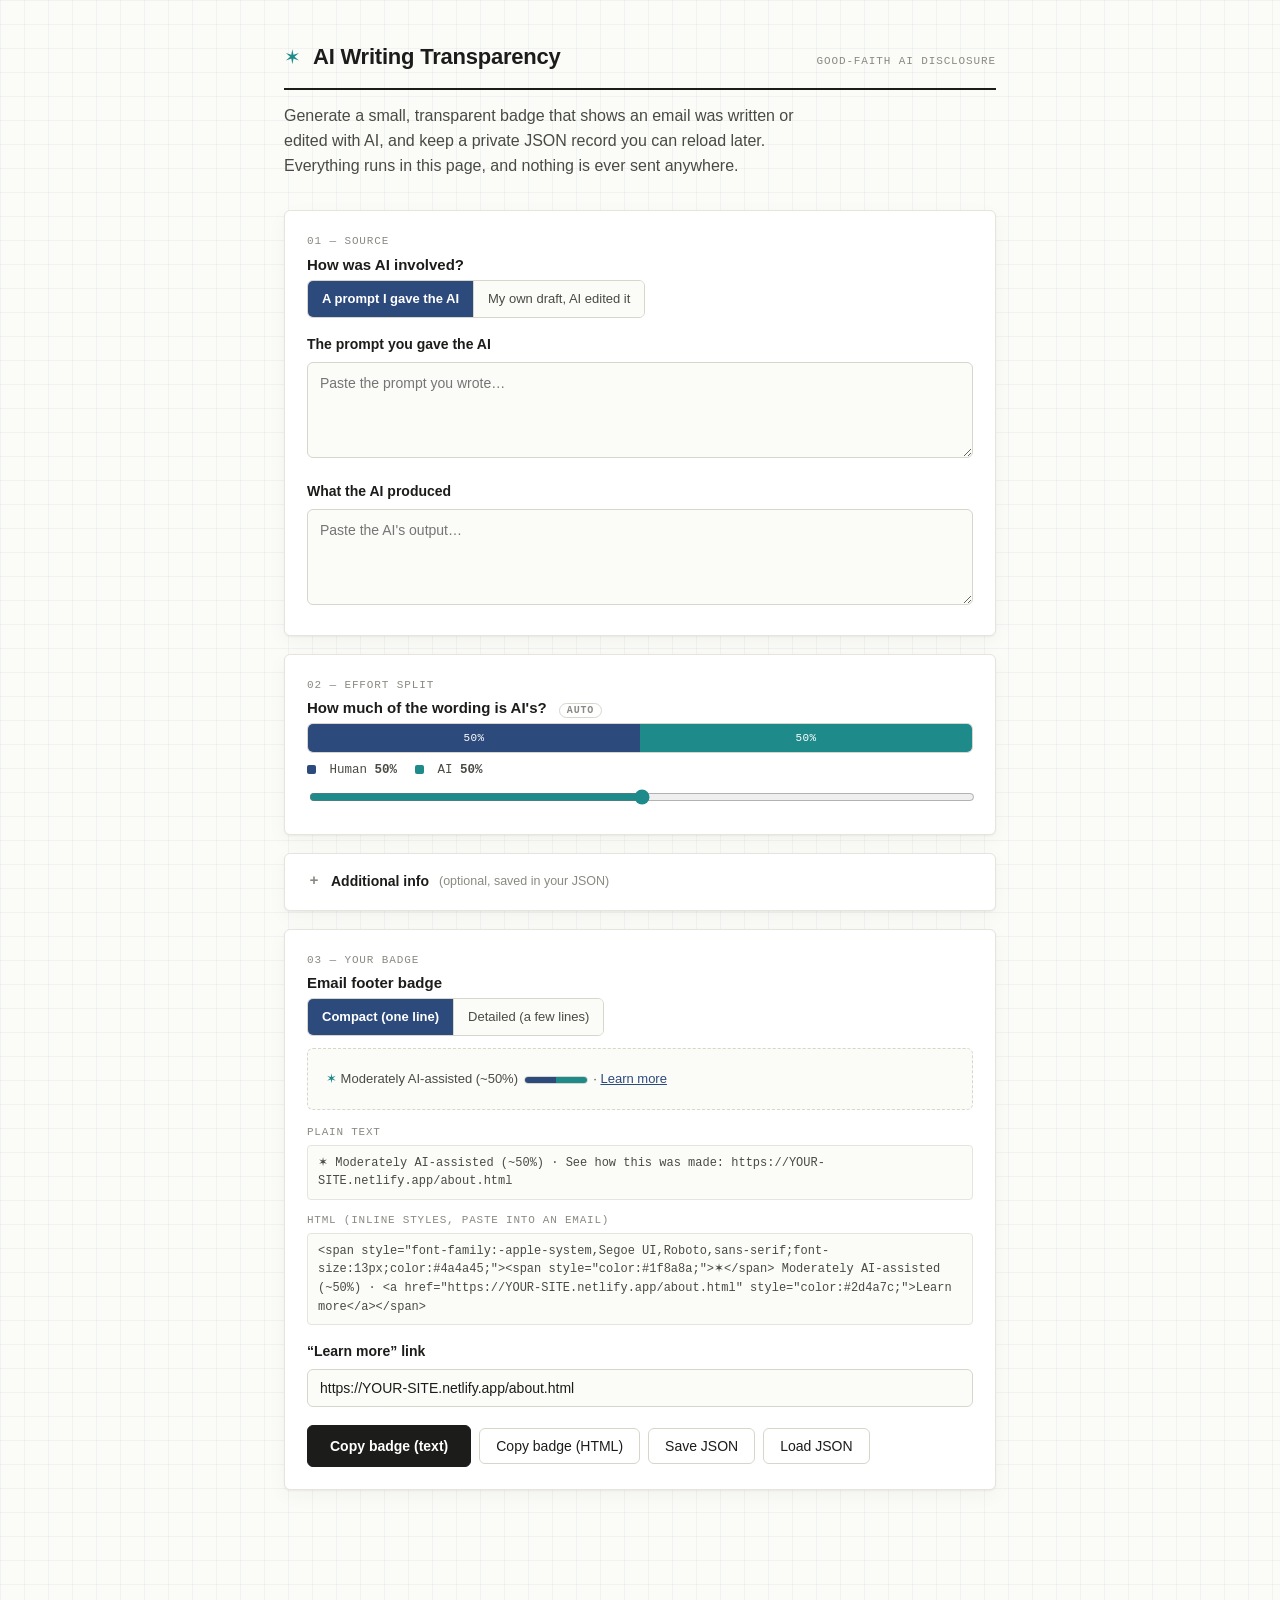
==== index.html @ ec0f4bdc "Initial Claud Base Code created by claud" ====
<!doctype html>
<html lang="en">
<head>
  <meta charset="utf-8">
  <meta name="viewport" content="width=device-width, initial-scale=1">
  <meta name="referrer" content="no-referrer">
  <title>AI Writing Transparency — AI-assistance badge for email footers</title>
  <link rel="stylesheet" href="styles.css">
</head>
<body>
  <main class="wrap">
    <header class="masthead">
      <span class="mark">✶</span>
      <h1>AI Writing Transparency</h1>
      <span class="tag">good-faith AI disclosure</span>
    </header>
    <p class="lede">
      Generate a small, transparent badge that shows an email was written or edited with AI,
      and keep a private JSON record you can reload later. Everything runs in this page, and
      nothing is ever sent anywhere.
    </p>

    <!-- 1–4: the source ------------------------------------------------ -->
    <section class="card">
      <div class="step-num">01 — Source</div>
      <h2 class="section-title">How was AI involved?</h2>

      <div class="seg" id="kind-toggle" role="radiogroup" aria-label="Source kind">
        <label><input type="radio" name="kind" value="prompt" checked><span>A prompt I gave the AI</span></label>
        <label><input type="radio" name="kind" value="edit"><span>My own draft, AI edited it</span></label>
      </div>

      <div style="margin-top:16px">
        <label class="field-label" id="original-label" for="f-original">The prompt you gave the AI</label>
        <textarea id="f-original" placeholder="Paste the prompt you wrote…"></textarea>
      </div>

      <div style="margin-top:16px">
        <label class="field-label" for="f-result">What the AI produced</label>
        <textarea id="f-result" placeholder="Paste the AI's output…"></textarea>
      </div>
    </section>

    <!-- 5–6: effort + note --------------------------------------------- -->
    <section class="card">
      <div class="step-num">02 — Effort split</div>
      <h2 class="section-title">How much of the wording is AI's?
        <span class="auto-badge" id="auto-badge">auto</span>
      </h2>

      <div class="meter-bar">
        <div class="seg-fill human" id="meter-human"></div>
        <div class="seg-fill ai" id="meter-ai"></div>
      </div>
      <div class="meter-legend">
        <span><span class="dot human"></span> Human <b id="legend-human">0%</b></span>
        <span><span class="dot ai"></span> AI <b id="legend-ai">0%</b></span>
      </div>
      <input type="range" id="f-ai" min="0" max="100" value="50" aria-label="AI effort percent">
    </section>

    <!-- collapsible extras -------------------------------------------- -->
    <details class="collapse">
      <summary>Additional info <span class="sum-hint">(optional, saved in your JSON)</span></summary>
      <div class="collapse-body">
        <div>
          <label class="field-label" for="f-ailink">AI conversation link</label>
          <input type="text" id="f-ailink" placeholder="e.g. a ChatGPT share URL">
          <p class="hint">Kept in your private JSON record only. It is never placed in the email badge.</p>
        </div>
        <div style="margin-top:14px">
          <label class="field-label" for="f-note">Short note</label>
          <textarea id="f-note" placeholder="e.g. Facts and decisions are mine; AI tightened the wording."></textarea>
        </div>
      </div>
    </details>

    <!-- output --------------------------------------------------------- -->
    <section class="card">
      <div class="step-num">03 — Your badge</div>
      <h2 class="section-title">Email footer badge</h2>

      <div class="seg" id="mode-toggle" role="radiogroup" aria-label="Badge style" style="margin-bottom:6px">
        <label><input type="radio" name="badgemode" value="compact" checked><span>Compact (one line)</span></label>
        <label><input type="radio" name="badgemode" value="detailed"><span>Detailed (a few lines)</span></label>
      </div>

      <div id="ctx-field" hidden style="margin:14px 0">
        <label class="field-label" for="f-context">What the AI did <span class="hint" style="display:inline">(shown in the detailed badge)</span></label>
        <input type="text" id="f-context" placeholder="AI checked spelling, grammar, and wording.">
        <div class="chips" id="ctx-chips"></div>
        <button type="button" class="small" id="ctx-add" style="margin-top:8px">+ Save current text as an option</button>

        <label class="checkrow" style="margin-top:14px">
          <input type="checkbox" id="f-stats">
          <span>Include a word-count comparison <span class="hint" style="display:inline">(adds line 3: original vs. result word count and vocabulary variety)</span></span>
        </label>
      </div>

      <div class="badge-stage" id="badge-stage" aria-label="Badge preview"></div>

      <div class="copy-block">
        <div class="blk-label">Plain text</div>
        <code class="copy-pre" id="copy-text"></code>
      </div>
      <div class="copy-block">
        <div class="blk-label">HTML (inline styles, paste into an email)</div>
        <code class="copy-pre" id="copy-html"></code>
      </div>

      <div class="base-edit">
        <div class="base-head">
          <label class="field-label" for="f-base">“Learn more” link</label>
          <button type="button" class="linklike" id="base-reset" hidden>Reset to original</button>
        </div>
        <input type="text" id="f-base" placeholder="https://your-site.netlify.app/about.html">
      </div>

      <div class="btn-row" style="margin-top:18px">
        <button type="button" class="primary" id="copy-text-btn">Copy badge (text)</button>
        <button type="button" id="copy-html-btn">Copy badge (HTML)</button>
        <button type="button" id="save-btn">Save JSON</button>
        <button type="button" id="load-btn">Load JSON</button>
        <input type="file" id="load-input" accept=".json,application/json" hidden>
      </div>
    </section>

  </main>

  <div class="toast" id="toast" role="status" aria-live="polite"></div>
  <script src="app.js"></script>
</body>
</html>
---- styles.css ----
/* Aside — "Engineer's Notebook" design system
   graph-paper feel, restrained palette, monospace accents, generous whitespace.
   Shared by index.html (composer) and about.html (explainer). */

:root {
  --paper: #fbfbf8;
  --paper-raised: #ffffff;
  --ink: #1c1c1a;
  --ink-soft: #4a4a45;
  --muted: #8a8a82;
  --line: #e6e4dc;
  --line-strong: #d8d5ca;
  --grid: rgba(60, 80, 140, 0.05);

  --human: #2d4a7c; /* ink blue */
  --ai: #1f8a8a;    /* teal — paired with the blue (swap this one value to retune) */
  --accent: var(--human);

  --ok: #2f6b4f;
  --warn: #9a6a00;
  --warn-bg: #fbf3df;
  --high: #9a2a2a;
  --high-bg: #fbe9e9;

  --radius: 6px;
  --mono: ui-monospace, "SF Mono", "JetBrains Mono", Menlo, Consolas, monospace;
  --sans: ui-sans-serif, -apple-system, "Segoe UI", Inter, Roboto, sans-serif;
  --shadow: 0 1px 2px rgba(28, 28, 26, 0.05), 0 6px 20px rgba(28, 28, 26, 0.04);
}

* { box-sizing: border-box; }

html, body { margin: 0; padding: 0; }

body {
  font-family: var(--sans);
  color: var(--ink);
  background-color: var(--paper);
  background-image:
    linear-gradient(var(--grid) 1px, transparent 1px),
    linear-gradient(90deg, var(--grid) 1px, transparent 1px);
  background-size: 24px 24px;
  line-height: 1.55;
  -webkit-font-smoothing: antialiased;
}

.wrap {
  max-width: 760px;
  margin: 0 auto;
  padding: 40px 24px 96px;
}

/* --- Masthead --- */
.masthead {
  display: flex;
  align-items: baseline;
  gap: 12px;
  border-bottom: 2px solid var(--ink);
  padding-bottom: 14px;
  margin-bottom: 8px;
}
.masthead .mark { font-size: 20px; color: var(--ai); }
.masthead h1 {
  font-size: 22px;
  letter-spacing: -0.01em;
  margin: 0;
  font-weight: 650;
}
.masthead .tag {
  font-family: var(--mono);
  font-size: 11px;
  color: var(--muted);
  text-transform: uppercase;
  letter-spacing: 0.08em;
  margin-left: auto;
}
.lede { color: var(--ink-soft); margin: 14px 0 32px; max-width: 60ch; }

/* --- Cards / sections --- */
.card {
  background: var(--paper-raised);
  border: 1px solid var(--line);
  border-radius: var(--radius);
  padding: 22px 22px;
  margin: 18px 0;
  box-shadow: var(--shadow);
}
.step-num {
  font-family: var(--mono);
  font-size: 11px;
  color: var(--muted);
  letter-spacing: 0.08em;
  text-transform: uppercase;
}
h2.section-title {
  font-size: 15px;
  margin: 2px 0 4px;
  font-weight: 620;
}
.hint { color: var(--muted); font-size: 13px; margin: 2px 0 14px; }
.hint.warn-note { color: var(--warn); }

/* --- Form controls --- */
label.field-label { display: block; font-weight: 580; font-size: 14px; margin-bottom: 6px; }
textarea, input[type="text"], input[type="date"], select {
  width: 100%;
  font-family: var(--sans);
  font-size: 14px;
  color: var(--ink);
  background: var(--paper);
  border: 1px solid var(--line-strong);
  border-radius: var(--radius);
  padding: 10px 12px;
  resize: vertical;
}
textarea:focus, input:focus, select:focus {
  outline: none;
  border-color: var(--accent);
  box-shadow: 0 0 0 3px rgba(45, 74, 124, 0.12);
}
textarea { min-height: 96px; line-height: 1.5; }
.mono { font-family: var(--mono); }

/* segmented radio toggle */
.seg { display: inline-flex; border: 1px solid var(--line-strong); border-radius: var(--radius); overflow: hidden; }
.seg label {
  font-size: 13px;
  padding: 8px 14px;
  cursor: pointer;
  background: var(--paper);
  color: var(--ink-soft);
  border-left: 1px solid var(--line-strong);
}
.seg label:first-child { border-left: none; }
.seg input { position: absolute; opacity: 0; pointer-events: none; }
.seg input:checked + span { font-weight: 600; }
.seg label:has(input:checked) { background: var(--accent); color: #fff; }

.checkrow { display: flex; align-items: flex-start; gap: 10px; }
.checkrow input { margin-top: 3px; }

/* --- Buttons --- */
button {
  font-family: var(--sans);
  font-size: 14px;
  cursor: pointer;
  border-radius: var(--radius);
  border: 1px solid var(--line-strong);
  background: var(--paper-raised);
  color: var(--ink);
  padding: 9px 16px;
  transition: background 0.12s, border-color 0.12s;
}
button:hover { border-color: var(--ink-soft); }
button.primary { background: var(--ink); color: #fff; border-color: var(--ink); font-weight: 580; padding: 12px 22px; }
button.primary:hover { background: #000; }
button.ghost { background: transparent; border: none; color: var(--accent); padding: 4px 6px; font-size: 13px; }
button.ghost:hover { text-decoration: underline; }
button.danger { color: var(--high); border-color: var(--high-bg); }
button.danger:hover { border-color: var(--high); }
button.small { padding: 5px 11px; font-size: 12.5px; }
.btn-row { display: flex; flex-wrap: wrap; gap: 8px; align-items: center; }

/* --- Effort meter --- */
.meter-bar {
  display: flex;
  height: 30px;
  border-radius: var(--radius);
  overflow: hidden;
  border: 1px solid var(--line-strong);
  margin: 4px 0 8px;
}
.meter-bar .human { background: var(--human); }
.meter-bar .ai { background: var(--ai); }
.meter-bar .seg-fill {
  display: flex; align-items: center; justify-content: center;
  color: #fff; font-family: var(--mono); font-size: 11px; letter-spacing: 0.04em;
  min-width: 0; white-space: nowrap; transition: width 0.18s;
}
.meter-legend { display: flex; gap: 18px; font-size: 12.5px; color: var(--ink-soft); font-family: var(--mono); }
.meter-legend .dot { display: inline-block; width: 9px; height: 9px; border-radius: 2px; margin-right: 6px; vertical-align: middle; }
.dot.human { background: var(--human); }
.dot.ai { background: var(--ai); }
input[type="range"] { width: 100%; accent-color: var(--ai); margin-top: 8px; }
.meter-reason { font-size: 12.5px; color: var(--muted); margin-top: 8px; font-style: italic; }
.auto-badge { font-family: var(--mono); font-size: 10px; text-transform: uppercase; letter-spacing: 0.08em; color: var(--muted); border: 1px solid var(--line-strong); border-radius: 10px; padding: 1px 7px; margin-left: 8px; }

/* --- Badge preview (the main output) --- */
.badge-stage {
  background: var(--paper);
  border: 1px dashed var(--line-strong);
  border-radius: var(--radius);
  padding: 20px 18px;
  margin: 6px 0 14px;
  display: flex;
  flex-wrap: wrap;
  align-items: center;
  gap: 10px;
}
/* the live badge mirrors the copyable HTML version */
.badge-line {
  font-family: var(--sans);
  font-size: 13px;
  line-height: 1.5;
  color: var(--ink-soft);
}
.badge-line.detailed { display: block; }
.badge-line .ctx { display: block; margin: 2px 0; }
.badge-line .stats { display: block; margin: 2px 0; color: var(--muted); }
.badge-line .star { color: var(--ai); }
.badge-line a { color: var(--human); text-decoration: underline; }
.badge-bar {
  display: inline-flex;
  width: 64px;
  height: 8px;
  border-radius: 4px;
  overflow: hidden;
  border: 1px solid var(--line-strong);
  vertical-align: middle;
  margin: 0 2px;
}
.badge-bar .human { background: var(--human); }
.badge-bar .ai { background: var(--ai); }

/* the two raw copy strings, shown for inspection */
.copy-pre {
  display: block;
  font-family: var(--mono);
  font-size: 12px;
  white-space: pre-wrap;
  word-break: break-word;
  background: var(--paper);
  border: 1px solid var(--line);
  border-radius: 4px;
  padding: 8px 10px;
  margin: 4px 0 0;
  color: var(--ink-soft);
}
.copy-block { margin: 12px 0; }
.copy-block .blk-label { font-family: var(--mono); font-size: 11px; text-transform: uppercase; letter-spacing: 0.07em; color: var(--muted); margin-bottom: 4px; }

.base-edit { margin: 16px 0 0; }
.base-head { display: flex; align-items: baseline; justify-content: space-between; gap: 12px; }
.base-head .field-label { margin-bottom: 6px; }
.linklike { background: none; border: none; padding: 0; color: var(--accent); font-size: 12.5px; cursor: pointer; }
.linklike:hover { text-decoration: underline; border-color: transparent; }

/* --- Collapsible "Additional info" --- */
details.collapse {
  background: var(--paper-raised);
  border: 1px solid var(--line);
  border-radius: var(--radius);
  padding: 0;
  margin: 18px 0;
  box-shadow: var(--shadow);
}
details.collapse > summary {
  cursor: pointer;
  list-style: none;
  padding: 16px 22px;
  font-weight: 580;
  font-size: 14px;
  display: flex;
  align-items: center;
  gap: 10px;
}
details.collapse > summary::-webkit-details-marker { display: none; }
details.collapse > summary::before {
  content: "+";
  font-family: var(--mono);
  font-size: 15px;
  color: var(--muted);
  width: 14px;
  text-align: center;
}
details.collapse[open] > summary::before { content: "\2013"; } /* en dash = minus look */
details.collapse > summary .sum-hint { font-weight: 400; color: var(--muted); font-size: 12.5px; }
details.collapse .collapse-body { padding: 0 22px 20px; }

/* --- Quick-pick chips (detailed badge context) --- */
.chips { display: flex; flex-wrap: wrap; gap: 6px; margin: 8px 0 0; }
.chip {
  font-family: var(--mono);
  font-size: 12px;
  background: var(--paper);
  border: 1px solid var(--line-strong);
  border-radius: 12px;
  padding: 3px 10px;
  cursor: pointer;
  color: var(--ink-soft);
}
.chip:hover { border-color: var(--ink-soft); }
.chip-custom { display: inline-flex; align-items: center; gap: 6px; padding: 3px 7px 3px 10px; }
.chip-custom .chip-text { border: none; background: none; padding: 0; font: inherit; color: inherit; cursor: pointer; }
.chip-custom .chip-x { border: none; background: none; padding: 0; line-height: 1; font-size: 14px; color: var(--muted); cursor: pointer; }
.chip-custom .chip-x:hover { color: var(--high); }

/* --- About page --- */
.disc-eyebrow { font-family: var(--mono); font-size: 11px; text-transform: uppercase; letter-spacing: 0.1em; color: var(--ai); }
.about-block { margin: 26px 0; }
.about-block h2 { font-size: 16px; margin: 0 0 8px; font-weight: 620; }
.about-block p { color: var(--ink-soft); margin: 8px 0; }
.about-bands { list-style: none; padding: 0; margin: 10px 0; display: flex; flex-direction: column; gap: 8px; }
.about-bands li { display: flex; gap: 10px; align-items: baseline; font-size: 14px; }
.about-bands .band { font-family: var(--mono); font-size: 11px; text-transform: uppercase; letter-spacing: 0.06em; color: var(--ai); min-width: 86px; }
.callout {
  border: 1px solid var(--line-strong);
  border-left: 3px solid var(--warn);
  background: var(--warn-bg);
  border-radius: var(--radius);
  padding: 12px 14px;
  margin: 18px 0;
  font-size: 13.5px;
  color: var(--ink-soft);
}
.center-cta { text-align: center; margin: 34px 0 6px; }
.cta-btn {
  display: inline-block;
  font-family: var(--sans);
  font-size: 14px;
  font-weight: 580;
  background: var(--ink);
  color: #fff;
  border: 1px solid var(--ink);
  border-radius: var(--radius);
  padding: 12px 22px;
  text-decoration: none;
}
.cta-btn:hover { background: #000; }

.brandline { text-align: center; font-family: var(--mono); font-size: 11px; color: var(--muted); margin-top: 22px; letter-spacing: 0.05em; }

.toast { position: fixed; bottom: 22px; left: 50%; transform: translateX(-50%); background: var(--ink); color: #fff; font-size: 13px; padding: 9px 18px; border-radius: 20px; opacity: 0; transition: opacity 0.2s; pointer-events: none; z-index: 50; }
.toast.show { opacity: 1; }

[hidden] { display: none !important; }
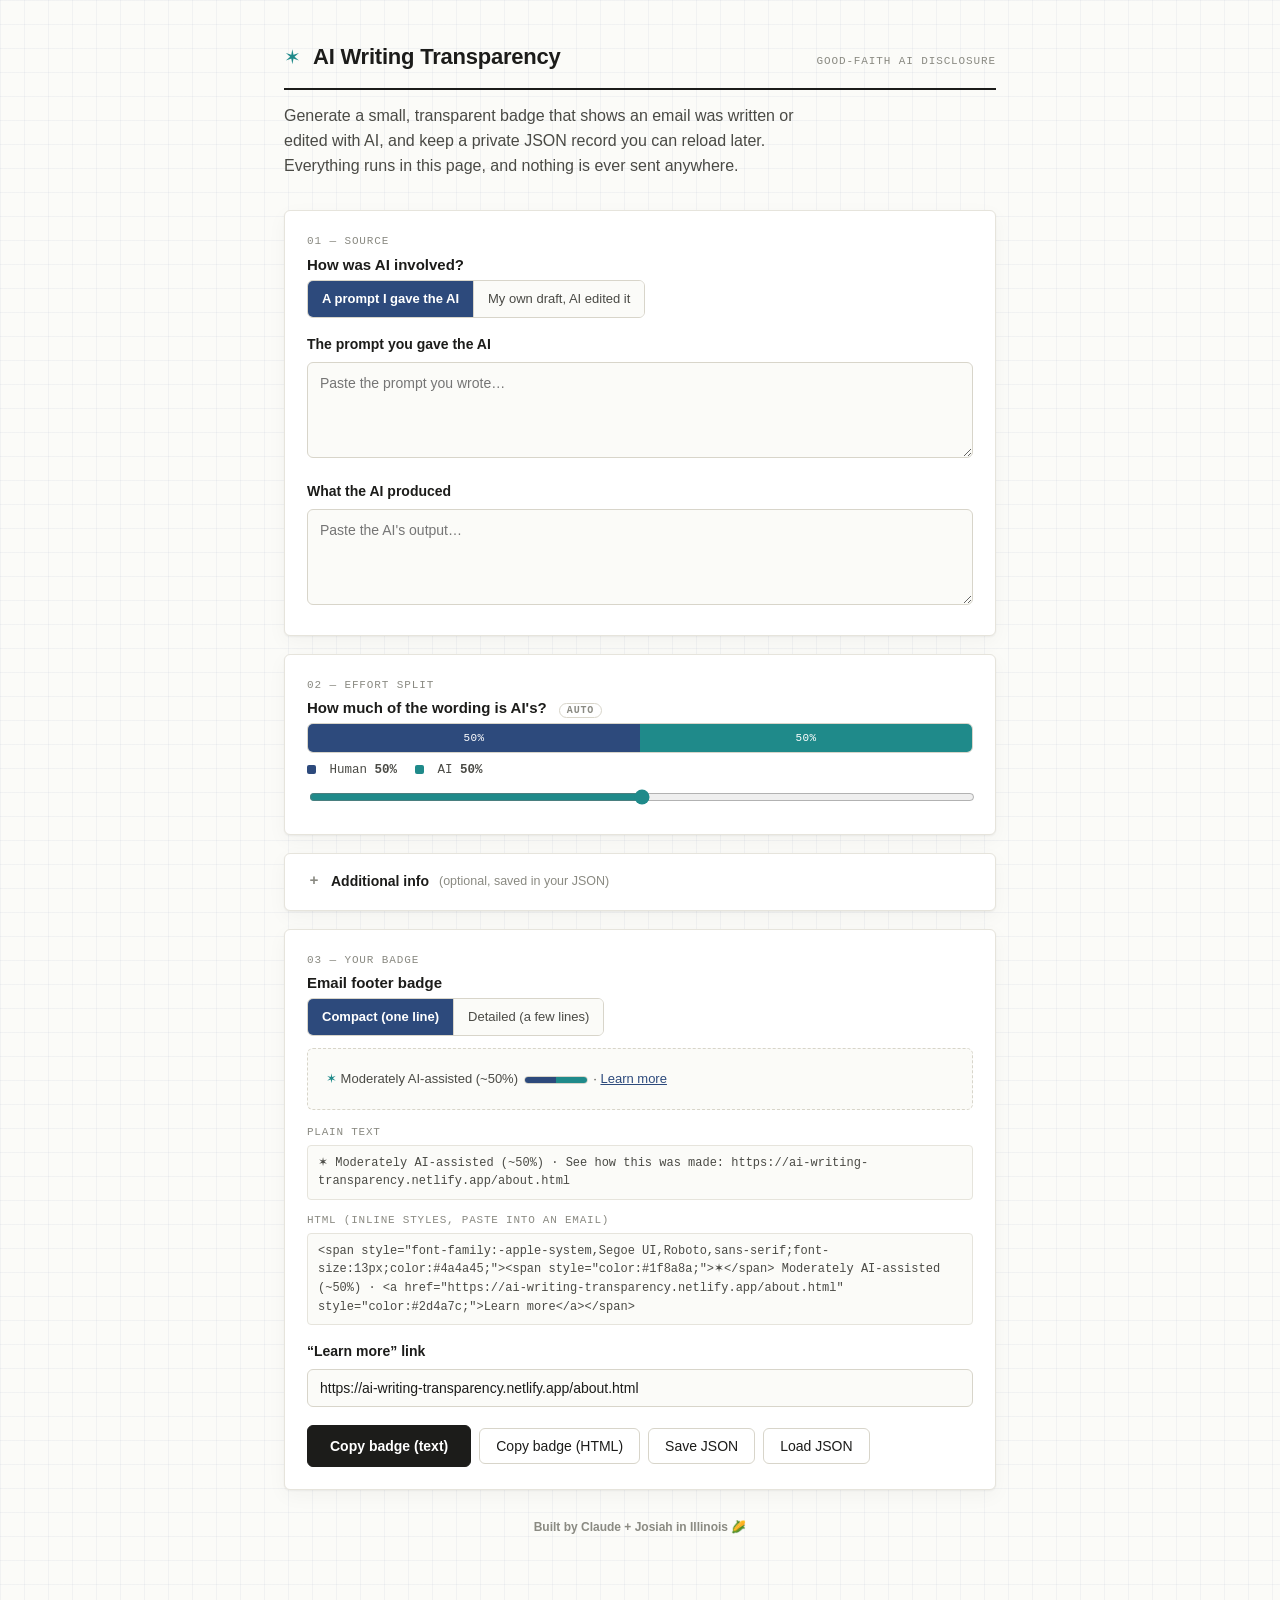
==== commit 37e7c1e1: "Added website footer" ====
--- a/index.html
+++ b/index.html
@@ -125,6 +125,7 @@
       </div>
     </section>
 
+    <a class="credit" href="https://josiahmdavidson.com" target="_blank" rel="noopener">Built by Claude + Josiah in Illinois 🌽</a>
   </main>
 
   <div class="toast" id="toast" role="status" aria-live="polite"></div>
--- a/styles.css
+++ b/styles.css
@@ -330,6 +330,18 @@
 
 .brandline { text-align: center; font-family: var(--mono); font-size: 11px; color: var(--muted); margin-top: 22px; letter-spacing: 0.05em; }
 
+/* understated creator credit */
+.credit {
+  display: block;
+  text-align: center;
+  margin-top: 28px;
+  font-size: 12px;
+  font-weight: 600;
+  color: var(--muted);
+  text-decoration: none;
+}
+.credit:hover { text-decoration: underline; }
+
 .toast { position: fixed; bottom: 22px; left: 50%; transform: translateX(-50%); background: var(--ink); color: #fff; font-size: 13px; padding: 9px 18px; border-radius: 20px; opacity: 0; transition: opacity 0.2s; pointer-events: none; z-index: 50; }
 .toast.show { opacity: 1; }
 
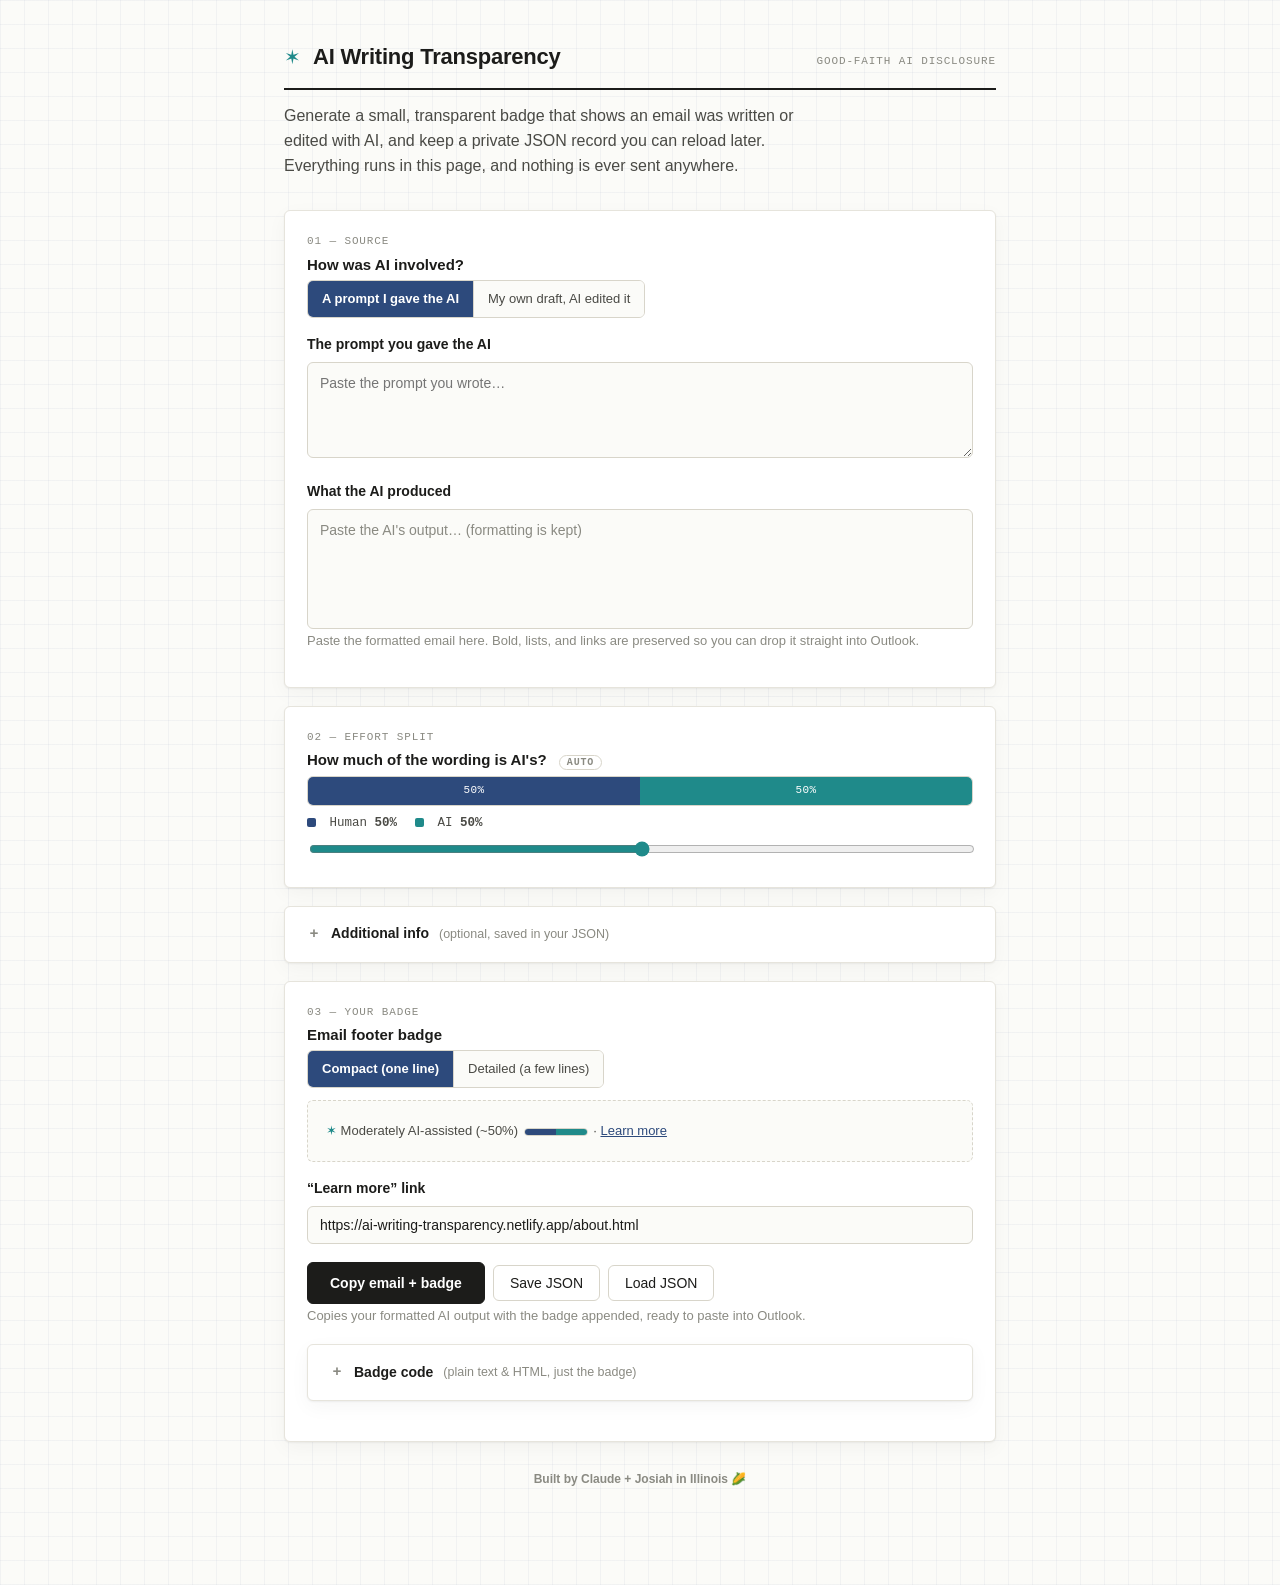
==== commit a58148d5: "HTML Formatting Added html formatting to output image and one click copy reply and badge" ====
--- a/index.html
+++ b/index.html
@@ -37,7 +37,9 @@
 
       <div style="margin-top:16px">
         <label class="field-label" for="f-result">What the AI produced</label>
-        <textarea id="f-result" placeholder="Paste the AI's output…"></textarea>
+        <div id="f-result" class="rich" contenteditable="true" role="textbox" aria-multiline="true"
+             aria-label="What the AI produced" data-placeholder="Paste the AI's output… (formatting is kept)"></div>
+        <p class="hint">Paste the formatted email here. Bold, lists, and links are preserved so you can drop it straight into Outlook.</p>
       </div>
     </section>
 
@@ -93,20 +95,11 @@
 
         <label class="checkrow" style="margin-top:14px">
           <input type="checkbox" id="f-stats">
-          <span>Include a word-count comparison <span class="hint" style="display:inline">(adds line 3: original vs. result word count and vocabulary variety)</span></span>
+          <span>Include a comparison stat <span class="hint" style="display:inline">(adds line 3: how much the AI changed your draft, or how far your prompt expanded)</span></span>
         </label>
       </div>
 
       <div class="badge-stage" id="badge-stage" aria-label="Badge preview"></div>
-
-      <div class="copy-block">
-        <div class="blk-label">Plain text</div>
-        <code class="copy-pre" id="copy-text"></code>
-      </div>
-      <div class="copy-block">
-        <div class="blk-label">HTML (inline styles, paste into an email)</div>
-        <code class="copy-pre" id="copy-html"></code>
-      </div>
 
       <div class="base-edit">
         <div class="base-head">
@@ -117,12 +110,28 @@
       </div>
 
       <div class="btn-row" style="margin-top:18px">
-        <button type="button" class="primary" id="copy-text-btn">Copy badge (text)</button>
-        <button type="button" id="copy-html-btn">Copy badge (HTML)</button>
+        <button type="button" class="primary" id="copy-email-btn">Copy email + badge</button>
         <button type="button" id="save-btn">Save JSON</button>
         <button type="button" id="load-btn">Load JSON</button>
         <input type="file" id="load-input" accept=".json,application/json" hidden>
       </div>
+      <p class="hint">Copies your formatted AI output with the badge appended, ready to paste into Outlook.</p>
+
+      <details class="collapse" style="margin-top:18px">
+        <summary>Badge code <span class="sum-hint">(plain text &amp; HTML, just the badge)</span></summary>
+        <div class="collapse-body">
+          <div class="copy-block">
+            <div class="blk-label">Plain text</div>
+            <code class="copy-pre" id="copy-text"></code>
+            <button type="button" class="small" id="copy-text-btn" style="margin-top:6px">Copy plain text</button>
+          </div>
+          <div class="copy-block">
+            <div class="blk-label">HTML (inline styles)</div>
+            <code class="copy-pre" id="copy-html"></code>
+            <button type="button" class="small" id="copy-html-btn" style="margin-top:6px">Copy HTML</button>
+          </div>
+        </div>
+      </details>
     </section>
 
     <a class="credit" href="https://josiahmdavidson.com" target="_blank" rel="noopener">Built by Claude + Josiah in Illinois 🌽</a>
--- a/styles.css
+++ b/styles.css
@@ -113,12 +113,32 @@
   padding: 10px 12px;
   resize: vertical;
 }
-textarea:focus, input:focus, select:focus {
+textarea:focus, input:focus, select:focus, .rich:focus {
   outline: none;
   border-color: var(--accent);
   box-shadow: 0 0 0 3px rgba(45, 74, 124, 0.12);
 }
 textarea { min-height: 96px; line-height: 1.5; }
+
+/* rich (contenteditable) input — styled like a textarea, but keeps pasted formatting */
+.rich {
+  width: 100%;
+  min-height: 120px;
+  font-family: var(--sans);
+  font-size: 14px;
+  line-height: 1.5;
+  color: var(--ink);
+  background: var(--paper);
+  border: 1px solid var(--line-strong);
+  border-radius: var(--radius);
+  padding: 10px 12px;
+  overflow-y: auto;
+  max-height: 360px;
+}
+.rich:empty::before { content: attr(data-placeholder); color: var(--muted); }
+.rich p { margin: 0 0 8px; }
+.rich p:last-child { margin-bottom: 0; }
+.rich a { color: var(--human); }
 .mono { font-family: var(--mono); }
 
 /* segmented radio toggle */
@@ -300,9 +320,36 @@
 .about-block { margin: 26px 0; }
 .about-block h2 { font-size: 16px; margin: 0 0 8px; font-weight: 620; }
 .about-block p { color: var(--ink-soft); margin: 8px 0; }
-.about-bands { list-style: none; padding: 0; margin: 10px 0; display: flex; flex-direction: column; gap: 8px; }
-.about-bands li { display: flex; gap: 10px; align-items: baseline; font-size: 14px; }
-.about-bands .band { font-family: var(--mono); font-size: 11px; text-transform: uppercase; letter-spacing: 0.06em; color: var(--ai); min-width: 86px; }
+.effort-table { width: 100%; border-collapse: collapse; margin: 12px 0; font-size: 14px; }
+.effort-table thead th {
+  text-align: left;
+  font-family: var(--mono);
+  font-size: 11px;
+  text-transform: uppercase;
+  letter-spacing: 0.06em;
+  color: var(--muted);
+  font-weight: 600;
+  padding: 0 16px 7px 0;
+  border-bottom: 1px solid var(--line-strong);
+}
+.effort-table tbody th, .effort-table tbody td {
+  vertical-align: top;
+  padding: 10px 16px 10px 0;
+  border-bottom: 1px solid var(--line);
+}
+.effort-table tbody tr:last-child th, .effort-table tbody tr:last-child td { border-bottom: none; }
+.effort-table .band-cell {
+  text-align: left;
+  font-family: var(--mono);
+  font-size: 11px;
+  text-transform: uppercase;
+  letter-spacing: 0.06em;
+  color: var(--ai);
+  font-weight: 600;
+  white-space: nowrap;
+}
+.effort-table .range { font-family: var(--mono); white-space: nowrap; color: var(--ink); }
+.effort-table tbody td { color: var(--ink-soft); }
 .callout {
   border: 1px solid var(--line-strong);
   border-left: 3px solid var(--warn);
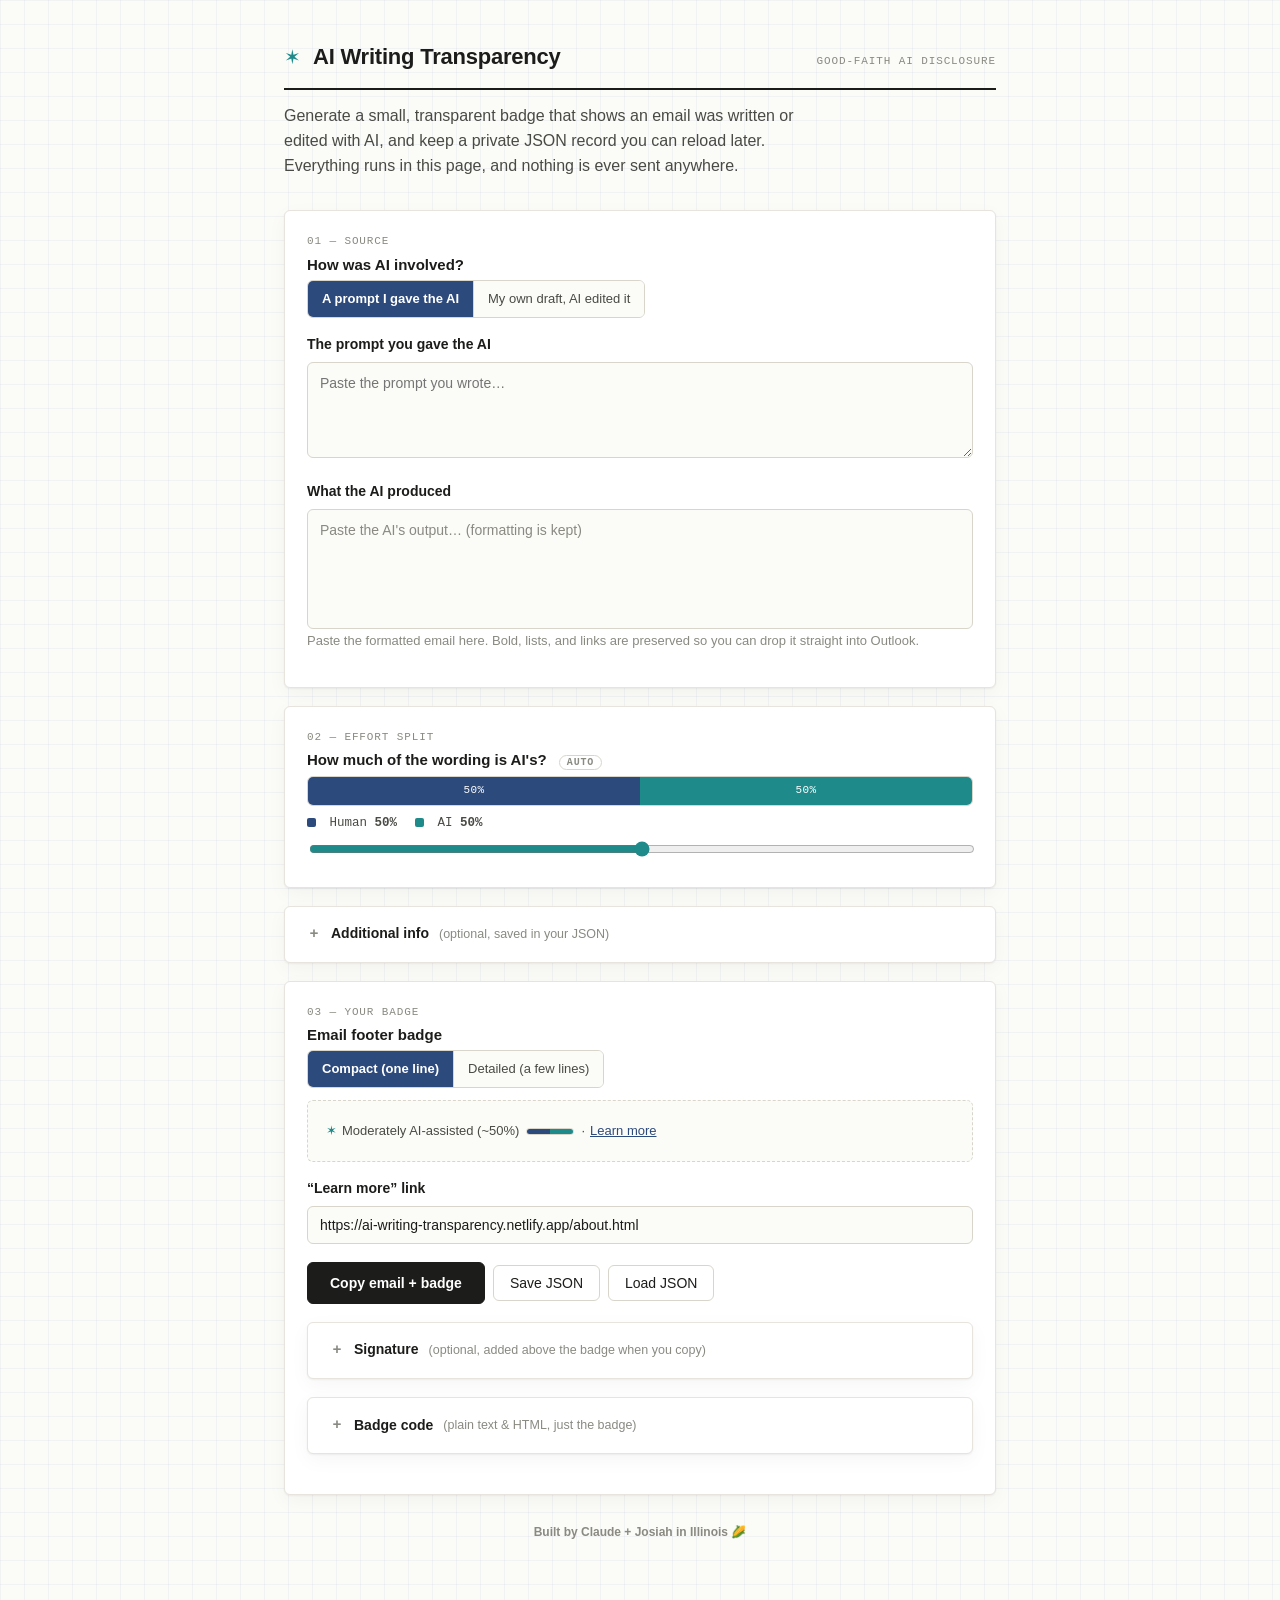
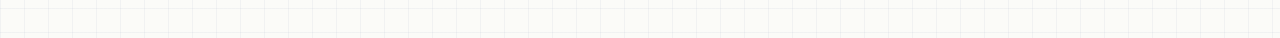
==== commit 5e9c8392: "Updated JSON save Added learn more link override and context chips to json save" ====
--- a/index.html
+++ b/index.html
@@ -95,7 +95,7 @@
 
         <label class="checkrow" style="margin-top:14px">
           <input type="checkbox" id="f-stats">
-          <span>Include a comparison stat <span class="hint" style="display:inline">(adds line 3: how much the AI changed your draft, or how far your prompt expanded)</span></span>
+          <span>Include comparison statistics</span>
         </label>
       </div>
 
@@ -115,9 +115,17 @@
         <button type="button" id="load-btn">Load JSON</button>
         <input type="file" id="load-input" accept=".json,application/json" hidden>
       </div>
-      <p class="hint">Copies your formatted AI output with the badge appended, ready to paste into Outlook.</p>
 
       <details class="collapse" style="margin-top:18px">
+        <summary>Signature <span class="sum-hint">(optional, added above the badge when you copy)</span></summary>
+        <div class="collapse-body">
+          <div id="f-signature" class="rich" contenteditable="true" role="textbox" aria-multiline="true"
+               aria-label="Email signature" data-placeholder="Paste your formatted signature… (bold, underline, links kept)"></div>
+          <p class="hint">Saved in this browser and reused next time.</p>
+        </div>
+      </details>
+
+      <details class="collapse" style="margin-top:14px">
         <summary>Badge code <span class="sum-hint">(plain text &amp; HTML, just the badge)</span></summary>
         <div class="collapse-body">
           <div class="copy-block">
--- a/styles.css
+++ b/styles.css
@@ -225,14 +225,15 @@
   color: var(--ink-soft);
 }
 .badge-line.detailed { display: block; }
+.badge-line .badge-first { display: inline-flex; align-items: center; gap: 5px; }
 .badge-line .ctx { display: block; margin: 2px 0; }
 .badge-line .stats { display: block; margin: 2px 0; color: var(--muted); }
 .badge-line .star { color: var(--ai); }
 .badge-line a { color: var(--human); text-decoration: underline; }
 .badge-bar {
   display: inline-flex;
-  width: 64px;
-  height: 8px;
+  width: 48px;
+  height: 7px;
   border-radius: 4px;
   overflow: hidden;
   border: 1px solid var(--line-strong);
